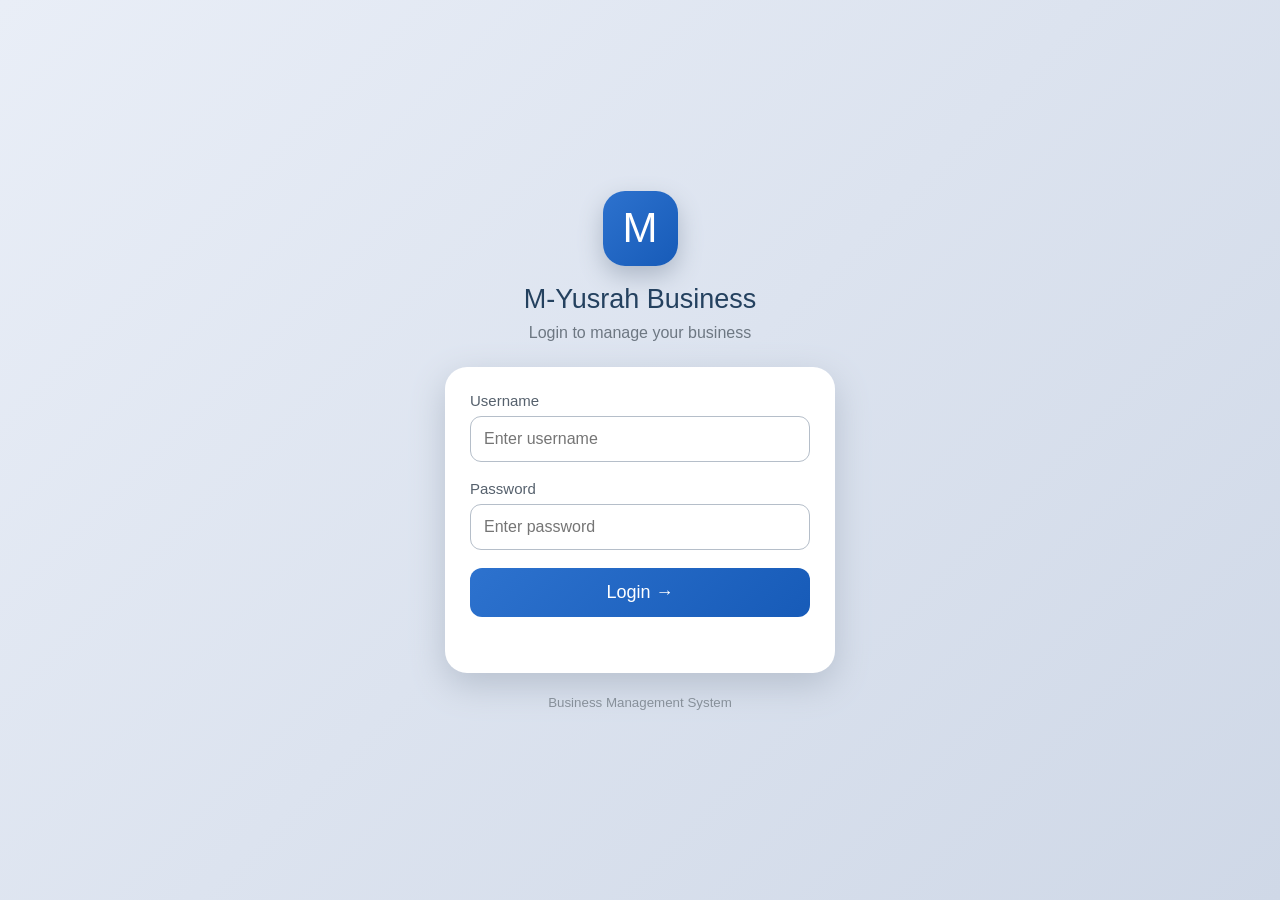
==== index.html @ 2b00c2d4 "Add files via upload" ====
<!DOCTYPE html>
<html lang="en">
<head>
<meta charset="UTF-8">
<meta name="viewport" content="width=device-width, initial-scale=1.0">
<meta name="theme-color" content="#1762c2">
<title>Login - M-Yusrah Business</title>
<link rel="manifest" href="manifest.json">
<link rel="stylesheet" href="style.css">
</head>
<body class="login-body">
<div class="login-page">
  <div class="login-logo">M</div>
  <h1>M-Yusrah Business</h1>
  <p>Login to manage your business</p>
  <form class="login-card" id="loginForm">
    <label>Username</label>
    <input type="text" id="username" placeholder="Enter username" autocomplete="username" required>
    <label>Password</label>
    <input type="password" id="password" placeholder="Enter password" autocomplete="current-password" required>
    <button type="submit" class="login-btn">Login →</button>
    <div id="loginError"></div>
  </form>
  <small>Business Management System</small>
</div>
<script src="app.js"></script>
</body>
</html>
---- style.css ----
*{box-sizing:border-box}body{margin:0;font-family:Arial,Helvetica,sans-serif;background:#d2d2d2;color:#3d4147}.app{width:min(100%,1220px);min-height:100vh;margin:auto;background:#e9eaec;box-shadow:0 0 12px #777;position:relative;overflow-x:hidden}.topbar{height:56px;background:linear-gradient(135deg,#286bc9,#165bb8);display:flex;align-items:center;padding:0 12px;color:#fff;box-shadow:0 2px 6px #aaa;position:sticky;top:0;z-index:20}.menu-btn{width:39px;height:39px;border:1px solid #b9d1fa;border-radius:7px;background:#1762c2;color:white;font-size:25px;line-height:30px}.menu-btn span{display:block;transform:scaleX(1.05)}.brand{font-size:21px;letter-spacing:.4px;margin-left:10px;border-left:2px solid #e7d431;padding-left:5px}.done{margin-left:auto;font-size:31px}.sidebar{position:fixed;z-index:100;top:0;left:0;width:275px;height:100vh;background:#f8f9fc;box-shadow:4px 0 18px #555;transform:translateX(-105%);transition:.25s;padding:15px}.sidebar.open{transform:translateX(0)}.side-head{display:flex;justify-content:space-between;align-items:center;border-bottom:1px solid #ddd;margin-bottom:15px}.side-head h2{color:#2164bf}.side-head button{border:0;background:none;font-size:32px}.sidebar a,.install-side{display:block;text-decoration:none;color:#41464e;padding:14px;border-radius:10px;margin:5px 0;font-size:17px;border:0;width:100%;text-align:left;background:none}.sidebar a:hover,.sidebar a.active,.install-side:hover{background:#dbe8fa;color:#155bb8}.overlay{position:fixed;inset:0;background:#0008;z-index:90;display:none}.overlay.show{display:block}.home-content,.page-content,.history-content{padding:10px 14px 75px}.action-row{display:flex;gap:10px;align-items:center}.primary-btn,.danger-btn,.submit-btn,.back-btn{border:0;border-radius:17px;padding:13px 18px;color:#fff;text-decoration:none;font-size:18px;letter-spacing:.3px;box-shadow:0 6px 12px #c4c4c4}.primary-btn,.submit-btn,.back-btn{background:linear-gradient(135deg,#2d72ce,#175bb8)}.danger-btn{background:linear-gradient(135deg,#df4c54,#d42d39)}.stats{display:grid;grid-template-columns:repeat(2,minmax(0,1fr));gap:18px;margin:12px 0 4px}.stat-card{background:linear-gradient(145deg,#fafafa,#e6e6e6);border:1px solid #d0d0d0;border-radius:17px;padding:16px 10px;min-height:110px;box-shadow:5px 8px 18px #bbb}.stat-card small{display:block;font-size:14px;color:#626871;margin-bottom:15px}.stat-card strong{display:block;font-size:22px;font-weight:500;margin-bottom:6px}.stat-card span{font-size:13px;color:#69717b}.profit strong{color:#188852}.discount strong{color:#c63e3e}.products-section h2,.page-content h1,.history-content h1{font-size:22px;font-weight:500;margin:5px 0}.products-box{background:#b8c8e1;border:1px solid #8194b0;border-radius:12px 12px 0 0;padding:7px;min-height:280px}.availability{text-align:center;color:#c43f46;font-size:13px;margin:2px 0 12px}.product-row{display:grid;grid-template-columns:1.1fr 1.3fr 1fr;background:linear-gradient(135deg,#337bd7,#1658b5);color:white;border-radius:8px;margin:7px 0;overflow:hidden}.product-row div{padding:5px 7px;border-right:1px solid #9ec3ff}.product-row div:last-child{border:0}.product-row small{display:block;font-size:9px;margin-bottom:7px}.product-row strong{font-size:18px;font-weight:400}.empty-state{text-align:center;color:#657083;padding:35px 10px}.fab{position:fixed;bottom:10px;left:50%;transform:translateX(-50%);text-decoration:none;color:#333;text-align:center;z-index:15}.fab b{display:flex;width:54px;height:54px;border-radius:50%;background:#ffb000;align-items:center;justify-content:center;font-size:31px;font-weight:300;box-shadow:0 3px 12px #999;margin:auto}.fab span{display:block;font-size:11px;margin-top:5px}.page-content{max-width:720px;margin:auto}.page-content h1{margin-left:0}.form-card{background:linear-gradient(145deg,#fafafa,#ececec);padding:18px 14px 46px;border-radius:18px;box-shadow:8px 13px 28px #c7c7c7;margin-top:4px}.form-card input,.form-card select{width:100%;height:38px;border:1px solid #9da5ae;border-radius:19px;background:#f4f4f4;margin-bottom:8px;padding:0 10px;font-size:18px;color:#555;outline:none}.submit-btn{display:block;margin:24px auto 0;font-size:19px}.back-btn{display:block;width:205px;text-align:center;margin:44px auto 0;border-radius:17px}.sell-info{display:flex;justify-content:space-between;align-items:center;margin:0 10px 15px}.sell-info label{display:block;color:#8a8f96;font-size:18px;margin-bottom:3px}.qty-control{display:flex;gap:13px;align-items:center;font-size:31px}.qty-control button{border:0;border-radius:17px;width:48px;height:34px;background:#2266bf;color:white;font-size:35px;line-height:20px}.price-preview{text-align:right}.price-preview strong{font-size:31px;font-weight:400}.history-content{max-width:850px;margin:auto}.history-card{background:#fff;border-radius:14px;padding:14px;margin:10px 0;box-shadow:0 4px 15px #c9c9c9;border-left:5px solid #2165bf}.history-card h3{margin:0 0 8px;font-weight:500}.history-grid{display:grid;grid-template-columns:repeat(2,1fr);gap:7px;font-size:14px}.history-grid span{color:#6c7480}.history-empty{background:#fff;border-radius:14px}.modal{display:none;position:fixed;inset:0;background:#0008;z-index:200;align-items:center;justify-content:center}.modal.show{display:flex}.modal-box{width:min(90%,420px);background:#fff;border-radius:18px;padding:22px;box-shadow:0 8px 30px #222}.modal-box h3{margin-top:0}.modal-box p{line-height:1.5;color:#69717b}.modal-box>div{display:flex;justify-content:flex-end;gap:10px;margin-top:20px}.cancel,.confirm{border:0;padding:10px 18px;border-radius:9px;font-size:15px}.cancel{background:#ddd}.confirm{background:#d93742;color:#fff}
@media(min-width:700px){.app{min-height:100vh}.home-content{max-width:1000px;margin:auto}.stats{grid-template-columns:repeat(4,1fr)}.stat-card{min-height:120px}.products-box{min-height:340px}.action-row{max-width:620px}.sidebar{position:absolute;height:100vh}.fab{position:absolute}.history-grid{grid-template-columns:repeat(3,1fr)}}
@media(max-width:430px){.brand{font-size:20px}.action-row{gap:9px}.primary-btn,.danger-btn{font-size:17px;padding:12px 11px}.stats{gap:16px 12px}.stat-card{padding:15px 10px}.products-box{min-height:300px}}

.remove-btn{background:linear-gradient(135deg,#e07b28,#c95d14);border-radius:17px;padding:13px 18px;color:#fff;text-decoration:none;font-size:18px;letter-spacing:.3px;box-shadow:0 6px 12px #c4c4c4}
.remove-submit{display:block;margin:24px auto 0;border:0;border-radius:17px;padding:13px 18px;background:linear-gradient(135deg,#e07b28,#c95d14);color:#fff;font-size:18px;box-shadow:0 6px 12px #c4c4c4}
.remove-choice{display:block;margin:14px 4px;font-size:16px;color:#59616b}.remove-choice input{width:auto;height:auto;margin-right:8px}.selected-product-info{background:#e5edf8;border-radius:10px;padding:10px;margin:2px 0 14px;color:#4b617a;font-size:14px}
.login-body{min-height:100vh;margin:0;font-family:Arial,Helvetica,sans-serif;background:linear-gradient(135deg,#e9eef7,#cfd8e7);display:flex;align-items:center;justify-content:center}.login-page{width:min(92%,420px);text-align:center;padding:30px 15px}.login-logo{width:75px;height:75px;border-radius:22px;margin:0 auto 18px;background:linear-gradient(135deg,#2d72ce,#175bb8);color:#fff;font-size:42px;display:flex;align-items:center;justify-content:center;box-shadow:0 10px 25px #aeb8c7}.login-page h1{font-size:27px;margin:0;color:#24415f;font-weight:500}.login-page>p{color:#6d7782;margin:9px 0 25px}.login-card{background:#fff;padding:25px;border-radius:22px;box-shadow:0 12px 35px #b7c0ce;text-align:left}.login-card label{display:block;margin:0 0 7px;color:#56616d;font-size:15px}.login-card input{width:100%;height:46px;border:1px solid #b5bec9;border-radius:11px;padding:0 13px;font-size:16px;margin-bottom:18px;outline:none}.login-card input:focus{border-color:#2165bf;box-shadow:0 0 0 3px #2165bf22}.login-btn{width:100%;border:0;border-radius:12px;background:linear-gradient(135deg,#2d72ce,#175bb8);color:#fff;padding:14px;font-size:18px}.login-page>small{display:block;color:#87909a;margin-top:22px}.login-card #loginError{color:#cf3541;text-align:center;margin-top:13px;min-height:18px;font-size:14px}
@media(max-width:520px){.action-row{flex-wrap:wrap}.primary-btn,.remove-btn,.danger-btn{flex:1;text-align:center;white-space:nowrap;font-size:15px;padding:12px 8px}}
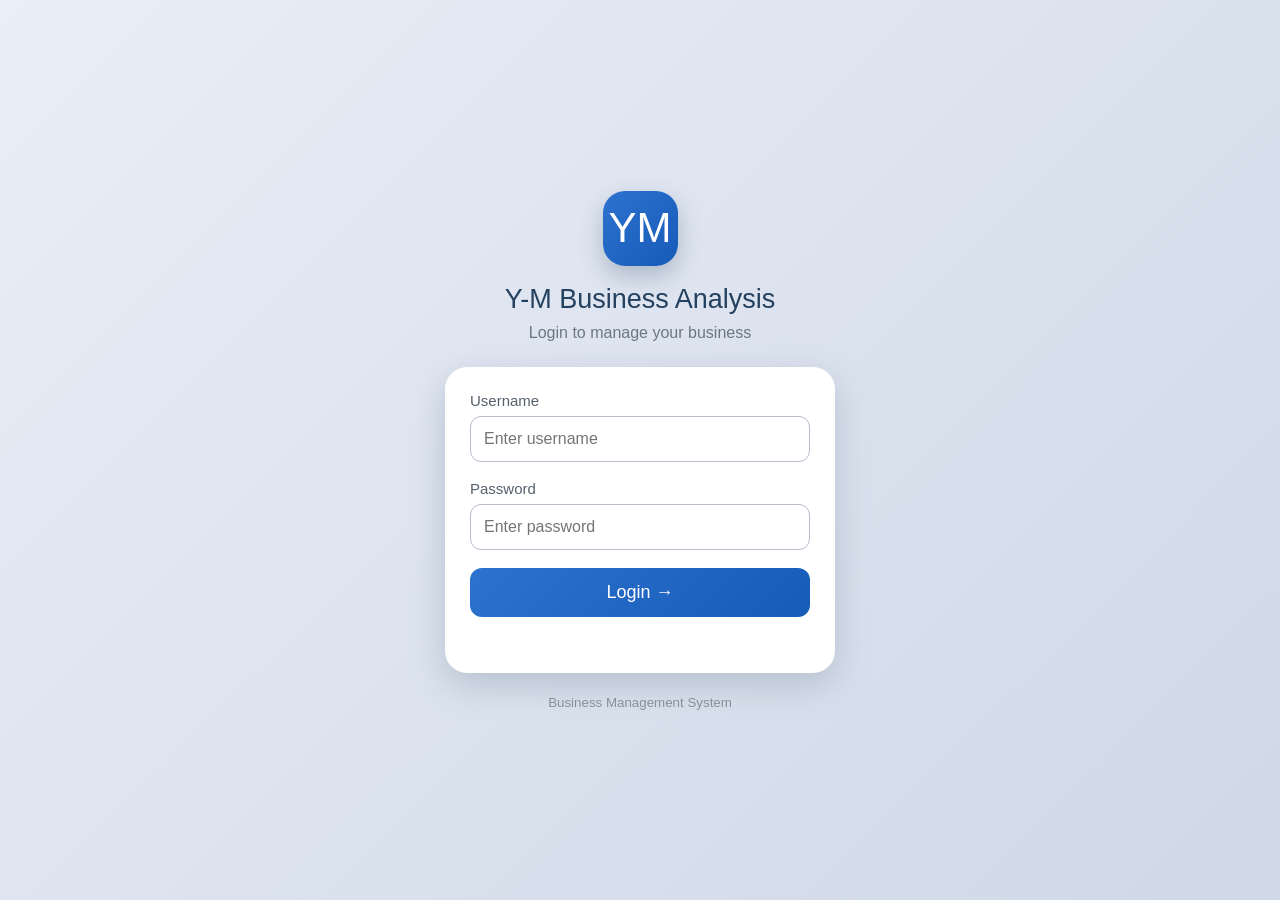
==== commit 539a8d8e: "Add files via upload" ====
--- a/index.html
+++ b/index.html
@@ -4,14 +4,14 @@
 <meta charset="UTF-8">
 <meta name="viewport" content="width=device-width, initial-scale=1.0">
 <meta name="theme-color" content="#1762c2">
-<title>Login - M-Yusrah Business</title>
+<title>Login - Y-M Business Analysis</title>
 <link rel="manifest" href="manifest.json">
 <link rel="stylesheet" href="style.css">
 </head>
 <body class="login-body">
 <div class="login-page">
-  <div class="login-logo">M</div>
-  <h1>M-Yusrah Business</h1>
+  <div class="login-logo">YM</div>
+  <h1>Y-M Business Analysis</h1>
   <p>Login to manage your business</p>
   <form class="login-card" id="loginForm">
     <label>Username</label>
--- a/style.css
+++ b/style.css
@@ -7,3 +7,7 @@
 .remove-choice{display:block;margin:14px 4px;font-size:16px;color:#59616b}.remove-choice input{width:auto;height:auto;margin-right:8px}.selected-product-info{background:#e5edf8;border-radius:10px;padding:10px;margin:2px 0 14px;color:#4b617a;font-size:14px}
 .login-body{min-height:100vh;margin:0;font-family:Arial,Helvetica,sans-serif;background:linear-gradient(135deg,#e9eef7,#cfd8e7);display:flex;align-items:center;justify-content:center}.login-page{width:min(92%,420px);text-align:center;padding:30px 15px}.login-logo{width:75px;height:75px;border-radius:22px;margin:0 auto 18px;background:linear-gradient(135deg,#2d72ce,#175bb8);color:#fff;font-size:42px;display:flex;align-items:center;justify-content:center;box-shadow:0 10px 25px #aeb8c7}.login-page h1{font-size:27px;margin:0;color:#24415f;font-weight:500}.login-page>p{color:#6d7782;margin:9px 0 25px}.login-card{background:#fff;padding:25px;border-radius:22px;box-shadow:0 12px 35px #b7c0ce;text-align:left}.login-card label{display:block;margin:0 0 7px;color:#56616d;font-size:15px}.login-card input{width:100%;height:46px;border:1px solid #b5bec9;border-radius:11px;padding:0 13px;font-size:16px;margin-bottom:18px;outline:none}.login-card input:focus{border-color:#2165bf;box-shadow:0 0 0 3px #2165bf22}.login-btn{width:100%;border:0;border-radius:12px;background:linear-gradient(135deg,#2d72ce,#175bb8);color:#fff;padding:14px;font-size:18px}.login-page>small{display:block;color:#87909a;margin-top:22px}.login-card #loginError{color:#cf3541;text-align:center;margin-top:13px;min-height:18px;font-size:14px}
 @media(max-width:520px){.action-row{flex-wrap:wrap}.primary-btn,.remove-btn,.danger-btn{flex:1;text-align:center;white-space:nowrap;font-size:15px;padding:12px 8px}}
+.product-row{grid-template-columns:42px 1.1fr 1.3fr 1fr}.product-no{display:flex;align-items:center;justify-content:center;border-right:1px solid #9ec3ff;font-weight:bold}.history-title-row{display:flex;justify-content:space-between;align-items:center;gap:10px;margin-bottom:12px}.history-title-row h1{margin:0}.history-head{display:flex;justify-content:space-between;align-items:flex-start}.history-head h3{margin:0 0 4px}.history-head small{color:#777}.delete-history{border:0;background:#df3540;color:#fff;border-radius:50%;width:34px;height:34px;font-size:22px}.view-receipt{border:0;background:#2165bf;color:#fff;border-radius:10px;padding:9px 14px;margin-top:12px;font-size:15px}.qty-input-direct{width:58px!important;height:38px!important;border:0!important;border-radius:10px!important;background:#fff!important;text-align:center;font-size:22px!important;margin:0!important;padding:0!important}.chart-card{background:#fff;border-radius:18px;padding:12px;margin:14px 0;box-shadow:6px 10px 22px #c4c4c4}.chart-card canvas{display:block;width:100%;height:300px}.analytics-content{max-width:900px;margin:auto;padding:10px 14px 60px}.receipt-modal-box{width:min(92%,430px);max-height:90vh;overflow:auto;background:#fff;border-radius:18px;padding:18px;box-shadow:0 10px 35px #222}.receipt{font-family:Arial,sans-serif;border:1px dashed #777;padding:18px;background:#fff}.receipt-brand{text-align:center;font-size:21px;font-weight:bold;color:#2165bf}.receipt-title{text-align:center;margin:5px 0 15px;font-weight:bold}.receipt-line,.receipt-total{display:flex;justify-content:space-between;gap:10px;padding:7px 0;border-bottom:1px dashed #ddd;font-size:14px}.receipt-total{font-size:19px;border-bottom:2px solid #333;border-top:2px solid #333;margin-top:7px}.receipt p{text-align:center;font-size:13px;color:#777;margin-bottom:0}.receipt-actions{display:flex;gap:10px;justify-content:flex-end;margin-top:15px}.share-btn{border:0;background:#2165bf;color:#fff;padding:11px 16px;border-radius:10px;font-size:15px}.history-card .view-receipt{width:auto}.modal{align-items:center;justify-content:center}@media(max-width:520px){.history-title-row{align-items:flex-start;flex-direction:column}.history-title-row .danger-btn{width:100%}.product-row{grid-template-columns:30px 1.1fr 1.2fr .9fr}.product-row strong{font-size:15px}.chart-card canvas{height:260px}}
+
+.print-btn{border:0;background:#3f4954;color:#fff;padding:11px 16px;border-radius:10px;font-size:15px}.chart-history-btn{display:inline-block;margin:10px 0 2px;text-decoration:none;background:#2165bf;color:#fff;padding:9px 15px;border-radius:10px}.analysis-history-row{display:flex;justify-content:space-between;background:#fff;padding:13px 15px;border-radius:10px;margin:7px 0;box-shadow:0 3px 10px #ccc}.date-chart-card{background:#fff;border-radius:18px;padding:12px;box-shadow:6px 10px 22px #c4c4c4}.date-chart-card canvas{width:100%;height:330px;display:block}.analysis-history-list{margin-top:15px}
+.price-preview small{display:block;color:#69717b;font-size:12px;margin-top:3px}.analysis-history-row{display:flex;justify-content:space-between;align-items:center;gap:12px;background:#fff;border-radius:12px;padding:12px 14px;margin:8px 0;box-shadow:0 3px 10px #d0d0d0}.analysis-history-row b{display:block;font-size:14px}.analysis-history-row small{display:block;color:#737b85;margin-top:4px}.analysis-history-row>span{font-weight:bold;color:#2165bf;white-space:nowrap}
